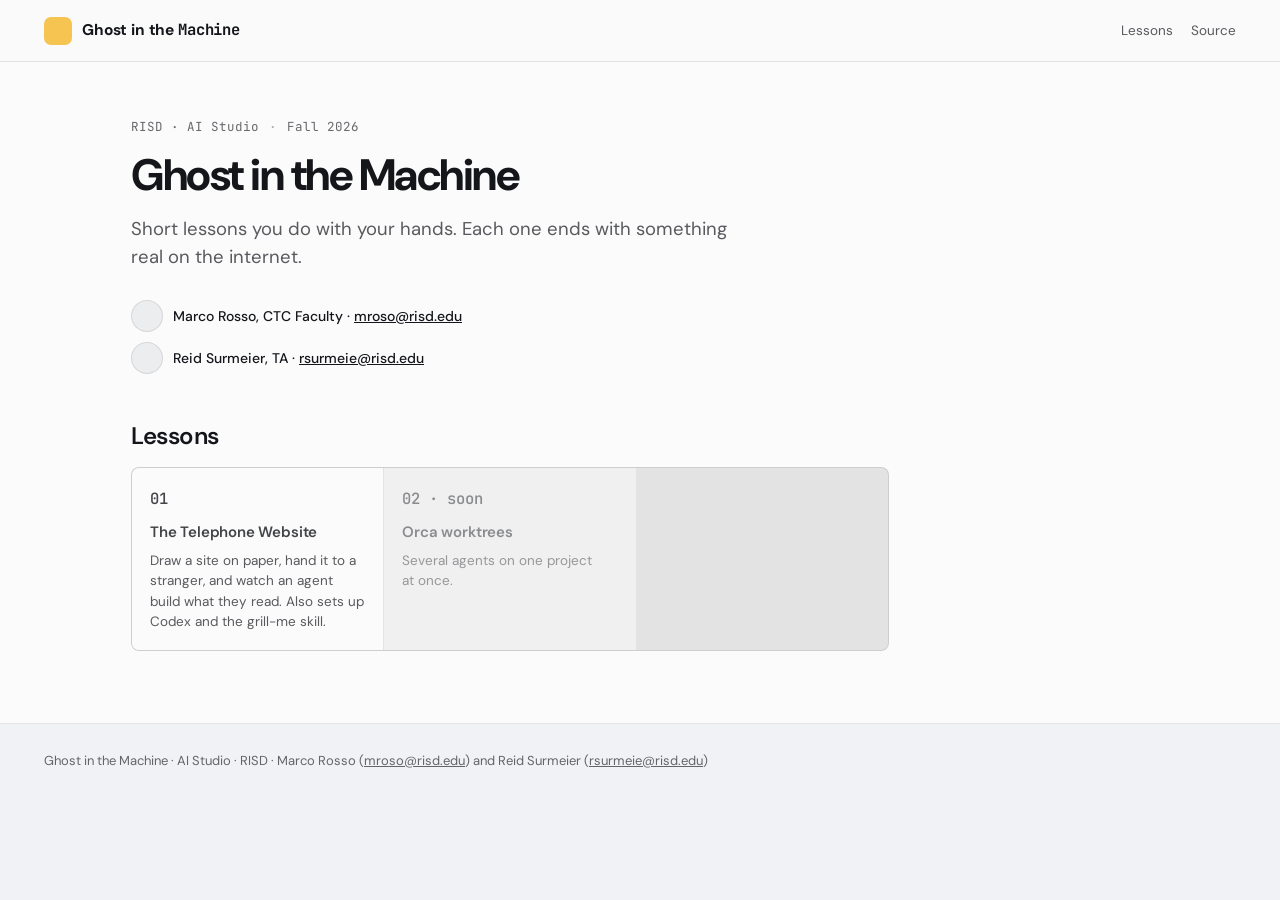
==== index.html @ 0e48e4ba "Front page: names only, no course blurb; drop hyphens and the layout credit Co-Authored-By: Claude F" ====
<!doctype html>
<html lang="en"><head><meta charset="utf-8"><meta name="viewport" content="width=device-width,initial-scale=1">
<title>Ghost in the Machine</title>
<meta name="description" content="Short, hands-on lessons on working with coding agents.">
<link rel="stylesheet" href="assets/ah.css">
</head><body>
<header class="ah-header">
  <a class="ah-brand" href="./"><span class="mark"></span><span>Ghost in the <span class="mono">Machine</span></span></a>
  <nav class="ah-nav" aria-label="Primary"><a href="./">Lessons</a><a href="https://github.com/Reid-Surmeier/ai-lessons">Source</a></nav>
</header>
<div class="ah-shell"><div class="ah-grid">
<article class="ah-article">
  <p class="ah-kicker"><span>RISD · AI Studio</span><span class="sep">·</span><span>Fall 2026</span></p>
  <h1 class="ah-h1"><span>Ghost in the Machine</span></h1>
  <p class="ah-sub">Short lessons you do with your hands. Each one ends with something real on the internet.</p>
  <p class="ah-byline"><span class="avatar"></span><span>Marco Rosso, CTC Faculty · <a href="mailto:mroso@risd.edu">mroso@risd.edu</a></span></p>
  <p class="ah-byline" style="margin-top:10px"><span class="avatar"></span><span>Reid Surmeier, TA · <a href="mailto:rsurmeie@risd.edu">rsurmeie@risd.edu</a></span></p>
  <div class="ah-prose">
    <h2 id="lessons"><a href="#lessons">Lessons</a></h2>
    <div class="ah-cardgrid">
      <a href="telephone/"><p class="ah-label" style="margin-bottom:8px">01</p><p class="t">The Telephone Website</p><p class="d">Draw a site on paper, hand it to a stranger, and watch an agent build what they read. Also sets up Codex and the grill-me skill.</p></a>
      <a class="soon" href="#"><p class="ah-label" style="margin-bottom:8px">02 · soon</p><p class="t">Orca worktrees</p><p class="d">Several agents on one project at once.</p></a>
    </div>
  </div>
</article>
</div></div>
<footer class="ah-footer">Ghost in the Machine · AI Studio · RISD · Marco Rosso (<a href="mailto:mroso@risd.edu">mroso@risd.edu</a>) and Reid Surmeier (<a href="mailto:rsurmeie@risd.edu">rsurmeie@risd.edu</a>)</footer>
<script src="assets/ah.js"></script>
</body></html>
---- assets/ah.css ----
/* Theme tokens copied from aihero.dev (light). Fonts: DM Sans, JetBrains Mono. */
@import url('https://fonts.googleapis.com/css2?family=DM+Sans:opsz,wght@9..40,400;9..40,500;9..40,600;9..40,700&family=JetBrains+Mono:wght@400;500;600&display=swap');
:root{
  --nav-height:62px;
  --page-background:#f1f2f5;--background:#fbfbfc;--foreground:#14161a;--card:#fff;
  --primary:#14161a;--primary-foreground:#fbfbfc;
  --accent-fill:#f5c451;--accent-fill-hover:#eab534;--accent-fill-foreground:#191510;
  --muted:#f5f6f8;--muted-foreground:#14161a9e;--border:#14161a1a;--input:#14161a24;--ring:#14161a59;--radius:9px;
  --ah-fg-body:#14161acc;--ah-fg-muted:#14161ab3;--ah-fg-subtle:#14161aa3;--ah-fg-label:#14161a99;--ah-fg-faint:#14161a59;
  --ah-line:#14161a1a;--ah-line-strong:#14161a24;--ah-line-soft:#14161a12;--ah-hover:#14161a0f;
  --ah-accent-wash:#14161a0a;--ah-accent-panel:#ecedef;--ah-accent-line:#14161a38;--ah-band:#f1f2f5;
  --ah-sans:"DM Sans",ui-sans-serif,system-ui,-apple-system,"Segoe UI",Roboto,sans-serif;
  --ah-mono:"JetBrains Mono",ui-monospace,SFMono-Regular,Menlo,Consolas,monospace;
  color-scheme:light;
}
*{box-sizing:border-box}
html{background:var(--page-background)}
body{margin:0;font-family:var(--ah-sans);color:var(--foreground);background:var(--page-background);-webkit-font-smoothing:antialiased;font-size:15.5px}
a{color:inherit}
/* header */
.ah-header{position:sticky;top:0;z-index:50;height:var(--nav-height);display:flex;align-items:center;gap:20px;padding:0 18px;border-bottom:1px solid var(--border);background:color-mix(in srgb,var(--background) 90%,transparent);backdrop-filter:blur(12px)}
@media(min-width:1024px){.ah-header{padding:0 44px}}
.ah-brand{display:flex;align-items:center;gap:10px;text-decoration:none;font-weight:700;font-size:15.5px;letter-spacing:-.01em;line-height:1}
.ah-brand .mark{width:28px;height:28px;border-radius:7px;background:var(--accent-fill);display:inline-block}
.ah-brand .mono{font-family:var(--ah-mono)}
.ah-nav{display:none;margin-left:auto;gap:18px;font-size:13.5px}
.ah-nav a{color:var(--ah-fg-muted);text-decoration:none}
.ah-nav a:hover{color:var(--foreground)}
@media(min-width:1024px){.ah-nav{display:flex}}
/* shell */
.ah-shell{background:var(--background);border-bottom:1px solid var(--border)}
.ah-grid{display:grid;grid-template-columns:minmax(0,1fr);max-width:1240px;margin:0 auto}
@media(min-width:1280px){.ah-grid{grid-template-columns:minmax(0,1fr) 260px}}
.ah-article{padding:40px 18px 56px;max-width:calc(70ch + 36px);margin:0 auto;width:100%}
@media(min-width:640px){.ah-article{padding:56px 24px 72px}}
.ah-aside{display:none;border-left:1px solid var(--border)}
@media(min-width:1280px){.ah-aside{display:block}}
.ah-aside>div{position:sticky;top:var(--nav-height);max-height:calc(100vh - var(--nav-height));overflow:auto;padding:20px 20px 32px}
.ah-aside ul{list-style:none;margin:0;padding:0}
.ah-aside a{display:block;border-left:1px solid var(--border);padding:6px 0 6px 13px;font-size:13px;line-height:1.4;color:var(--ah-fg-subtle);text-decoration:none}
.ah-aside a:hover,.ah-aside a.active{color:var(--foreground);border-left-color:var(--foreground)}
/* kicker / labels */
.ah-label{font-family:var(--ah-mono);font-size:11px;font-weight:500;line-height:1.4;color:var(--muted-foreground);margin:0 0 12px}
.ah-label.primary{color:var(--primary)}
.ah-kicker{font-family:var(--ah-mono);font-size:12.5px;color:var(--ah-fg-subtle);margin:0 0 18px;display:flex;gap:10px;flex-wrap:wrap}
.ah-kicker .sep{color:var(--ah-fg-faint)}
/* type */
h1.ah-h1{font-size:2rem;font-weight:700;line-height:1.06;letter-spacing:-.03em;margin:0;text-wrap:balance;display:flex;gap:16px;align-items:flex-start}
h1.ah-h1 .thumb{width:40px;height:40px;border-radius:11px;background:var(--accent-fill);flex:none;margin-top:.02em;display:grid;place-items:center;font-size:20px}
@media(min-width:640px){h1.ah-h1{font-size:2.5rem}h1.ah-h1 .thumb{width:48px;height:48px}}
@media(min-width:1024px){h1.ah-h1{font-size:2.75rem;line-height:1.04;letter-spacing:-.034em}}
.ah-sub{font-size:17px;line-height:1.55;margin:16px 0 0;max-width:48ch;color:var(--ah-fg-muted);text-wrap:pretty}
@media(min-width:640px){.ah-sub{font-size:18.5px}}
.ah-byline{margin:28px 0 0;display:flex;align-items:center;gap:10px;font-size:14px;font-weight:500}
.ah-byline .avatar{width:32px;height:32px;border-radius:50%;background:var(--ah-accent-panel);border:1px solid var(--border)}
.ah-prose{margin-top:44px}
.ah-prose h2{font-size:1.5rem;font-weight:600;letter-spacing:-.02em;line-height:1.2;margin:48px 0 16px;scroll-margin-top:72px}
.ah-prose h2 a{text-decoration:none}
.ah-prose h3{font-size:1.125rem;font-weight:600;letter-spacing:-.012em;margin:32px 0 10px}
.ah-prose-p,.ah-prose p{color:var(--ah-fg-body);text-wrap:pretty;margin:0 0 20px;font-size:15.5px;line-height:1.68}
.ah-prose a{color:var(--primary);text-decoration:underline;text-decoration-color:#14161a59;text-underline-offset:2px;text-decoration-thickness:1px}
.ah-prose strong{color:var(--foreground);font-weight:700}
.ah-prose ul,.ah-prose ol{color:var(--ah-fg-body);margin:0 0 20px;padding-left:22px;line-height:1.68}
.ah-prose li{margin:0 0 6px}
.ah-prose hr{border:0;border-top:1px solid var(--ah-line);margin:44px 0}
code.ah-code-inline,.ah-prose code{font-family:var(--ah-mono);color:var(--foreground);background:var(--ah-hover);border:1px solid var(--ah-line);border-radius:4px;padding:1px 5px;font-size:.85em;font-weight:400}
/* tables (article style: card wrapper) */
.ah-table{border:1px solid var(--input);background:var(--background);border-radius:8px;overflow:hidden;margin:0 0 24px}
.ah-table .scroll{overflow-x:auto}
.ah-table table{width:100%;border-collapse:collapse;font-size:14px}
.ah-table th{text-align:left;font-weight:600;padding:11px 14px;border-bottom:1px solid var(--ah-line);color:var(--foreground);white-space:nowrap}
.ah-table td{padding:11px 14px;border-bottom:1px solid var(--ah-line-soft);color:var(--ah-fg-body);vertical-align:top;line-height:1.55}
.ah-table tr:last-child td{border-bottom:0}
/* command box (the "Install this skill" band pattern) */
.ah-cmd{display:flex;flex-wrap:wrap;align-items:center;gap:10px 12px;border:1px solid var(--border);background:var(--muted);border-radius:9px;padding:12px 14px;margin:0 0 12px}
.ah-cmd .dollar{font-family:var(--ah-mono);font-size:12px;font-weight:500;color:var(--ah-fg-faint);user-select:none}
.ah-cmd code{font-family:var(--ah-mono);font-size:11.5px;font-weight:500;color:#14161ae6;flex:1;min-width:0;overflow-x:auto;white-space:nowrap;background:none;border:0;padding:0}
@media(min-width:640px){.ah-cmd code{font-size:12px}}
.ah-cmd button{flex:none;height:30px;width:30px;margin-left:auto;border:0;border-radius:4px;background:color-mix(in srgb,var(--accent-fill) 14%,transparent);color:var(--primary);cursor:pointer;display:grid;place-items:center}
.ah-cmd button:hover{background:color-mix(in srgb,var(--accent-fill) 25%,transparent)}
.ah-cmd button svg{width:14px;height:14px}
.ah-cmd-note{font-size:14px;line-height:1.6;color:var(--ah-fg-muted);margin:0 0 20px}
/* callout aside (email-course card pattern) */
.ah-callout{border:1px solid color-mix(in srgb,var(--primary) 30%,transparent);background:color-mix(in srgb,var(--primary) 5%,transparent);border-radius:12px;padding:24px;margin:40px 0;display:flex;flex-direction:column;gap:8px}
@media(min-width:640px){.ah-callout{padding:32px}}
.ah-callout h3{font-size:1.3125rem;font-weight:700;line-height:1.15;letter-spacing:-.02em;margin:0;text-wrap:balance}
@media(min-width:640px){.ah-callout h3{font-size:1.5rem}}
.ah-callout p{font-size:17px;line-height:1.55;color:#14161acc;margin:0}
.ah-btn{display:inline-flex;align-items:center;justify-content:center;height:44px;padding:0 18px;border-radius:9px;background:var(--accent-fill);color:var(--accent-fill-foreground);font-weight:600;font-size:14.5px;text-decoration:none;margin-top:8px;width:max-content}
.ah-btn:hover{background:var(--accent-fill-hover)}
/* bands below the article */
.ah-band{background:var(--muted);border-top:1px solid var(--border);padding:32px 24px}
@media(min-width:640px){.ah-band{padding:36px 40px}}
.ah-band-inner{max-width:1240px;margin:0 auto}
.ah-cardgrid{display:grid;gap:1px;background:var(--border);border:1px solid var(--border);border-radius:8px;overflow:hidden}
@media(min-width:640px){.ah-cardgrid{grid-template-columns:repeat(2,1fr)}}
@media(min-width:1024px){.ah-cardgrid{grid-template-columns:repeat(3,1fr)}}
.ah-cardgrid>a{display:block;background:var(--background);padding:18px;text-decoration:none;min-width:0}
.ah-cardgrid>a:hover{background:var(--card)}
.ah-cardgrid .t{font-weight:600;font-size:15px;letter-spacing:-.012em;margin:0 0 6px}
.ah-cardgrid .d{font-size:13.5px;line-height:1.5;color:var(--ah-fg-muted);margin:0}
.ah-cardgrid .soon{opacity:.55;pointer-events:none}
.ah-cycle{display:flex;gap:10px;margin-top:16px}
@media(min-width:901px){.ah-cycle{display:grid;grid-template-columns:repeat(3,1fr)}}
.ah-cycle>*{flex:1;min-width:0;border:1px solid var(--border);background:var(--background);border-radius:6px;padding:16px 18px;text-decoration:none}
.ah-cycle>a:hover{border-color:#14161a4d}
.ah-cycle .here{border-color:var(--ah-accent-line);background:var(--ah-accent-wash)}
.ah-cycle .here .ah-label{color:var(--primary)}
.ah-cycle .ah-label{margin-bottom:10px}
.ah-cycle .name{font-size:16px;line-height:1.3;letter-spacing:-.018em;font-weight:500;color:var(--ah-fg-muted);white-space:nowrap;overflow:hidden;text-overflow:ellipsis;margin:0}
.ah-cycle .here .name{font-weight:700;color:var(--foreground)}
.ah-cycle .dim{color:var(--ah-fg-faint)}
.ah-track{list-style:none;margin:0;padding:0;display:flex;gap:14px;overflow-x:auto;scrollbar-width:none}
@media(min-width:901px){.ah-track{flex-direction:column;gap:7px;overflow:visible}}
.ah-track li{flex:none}
.ah-track a{display:flex;align-items:center;gap:10px;text-decoration:none;font-family:var(--ah-mono);font-size:12px;font-weight:500;white-space:nowrap;color:var(--ah-fg-label)}
.ah-track a:hover{color:var(--foreground)}
.ah-track .dot{width:7px;height:7px;border-radius:50%;background:#14161a33;flex:none}
.ah-track [aria-current] a{color:var(--primary)}
.ah-track [aria-current] .dot{background:var(--primary)}
.ah-band-cols{display:grid;gap:36px;grid-template-columns:minmax(0,1fr)}
.ah-band-cols>*{min-width:0}
@media(min-width:901px){.ah-band-cols{grid-template-columns:minmax(0,2fr) minmax(0,1fr)}}
.ah-footer{padding:28px 24px;font-size:13px;color:var(--ah-fg-subtle);max-width:1240px;margin:0 auto}
.ah-footer a{color:inherit}
/* os tabs */
.ah-tabs{display:flex;gap:4px;border:1px solid var(--border);background:var(--muted);border-radius:8px;padding:4px;width:max-content;margin:0 0 16px}
.ah-tabs button{border:0;background:none;font:inherit;font-size:13.5px;font-weight:500;padding:6px 14px;border-radius:5px;color:var(--ah-fg-muted);cursor:pointer}
.ah-tabs button[aria-selected=true]{background:var(--background);color:var(--foreground);box-shadow:0 1px 2px #14161a14}
[data-os-panel][hidden]{display:none}
.ah-steps{counter-reset:s;list-style:none;padding:0;margin:0 0 24px}
.ah-steps>li{counter-increment:s;display:grid;grid-template-columns:28px 1fr;gap:12px;padding:14px 0;border-top:1px solid var(--ah-line-soft)}
.ah-steps>li::before{content:counter(s,decimal-leading-zero);font-family:var(--ah-mono);font-size:11.5px;font-weight:500;color:var(--ah-fg-faint);padding-top:4px}
.ah-steps .t{font-weight:600;margin:0 0 4px;color:var(--foreground)}
.ah-steps p{margin:0 0 8px;font-size:14.5px}
.ah-steps .ah-cmd{margin-top:8px}
kbd{font-family:var(--ah-mono);font-size:.8em;border:1px solid var(--ah-line-strong);border-bottom-width:2px;border-radius:4px;padding:1px 6px;background:var(--background)}
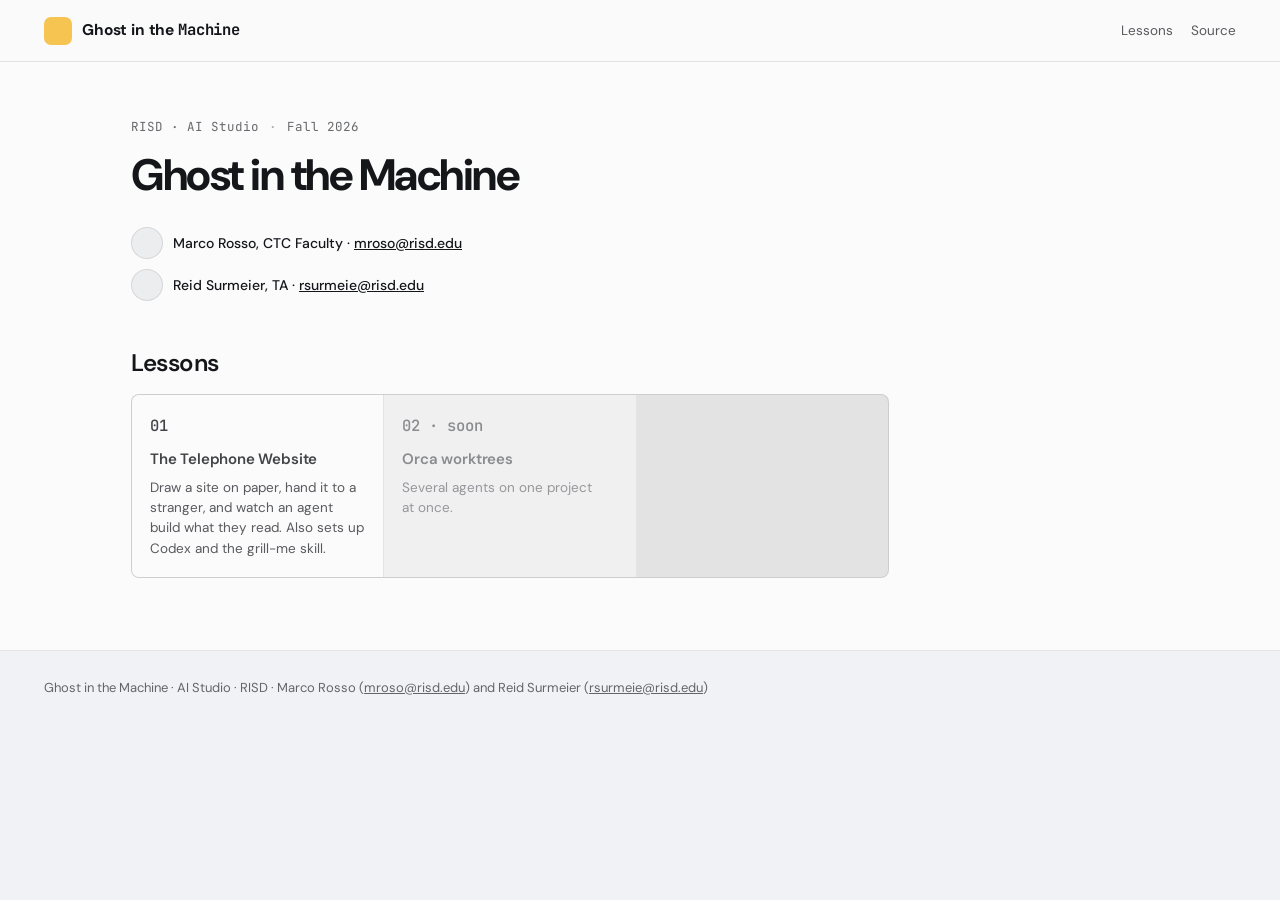
==== commit 0015a36b: "Drop the front page subtitle Co-Authored-By: Claude Fable 5.1 <noreply@anthropic.com> Claude-Session" ====
--- a/index.html
+++ b/index.html
@@ -12,7 +12,6 @@
 <article class="ah-article">
   <p class="ah-kicker"><span>RISD · AI Studio</span><span class="sep">·</span><span>Fall 2026</span></p>
   <h1 class="ah-h1"><span>Ghost in the Machine</span></h1>
-  <p class="ah-sub">Short lessons you do with your hands. Each one ends with something real on the internet.</p>
   <p class="ah-byline"><span class="avatar"></span><span>Marco Rosso, CTC Faculty · <a href="mailto:mroso@risd.edu">mroso@risd.edu</a></span></p>
   <p class="ah-byline" style="margin-top:10px"><span class="avatar"></span><span>Reid Surmeier, TA · <a href="mailto:rsurmeie@risd.edu">rsurmeie@risd.edu</a></span></p>
   <div class="ah-prose">
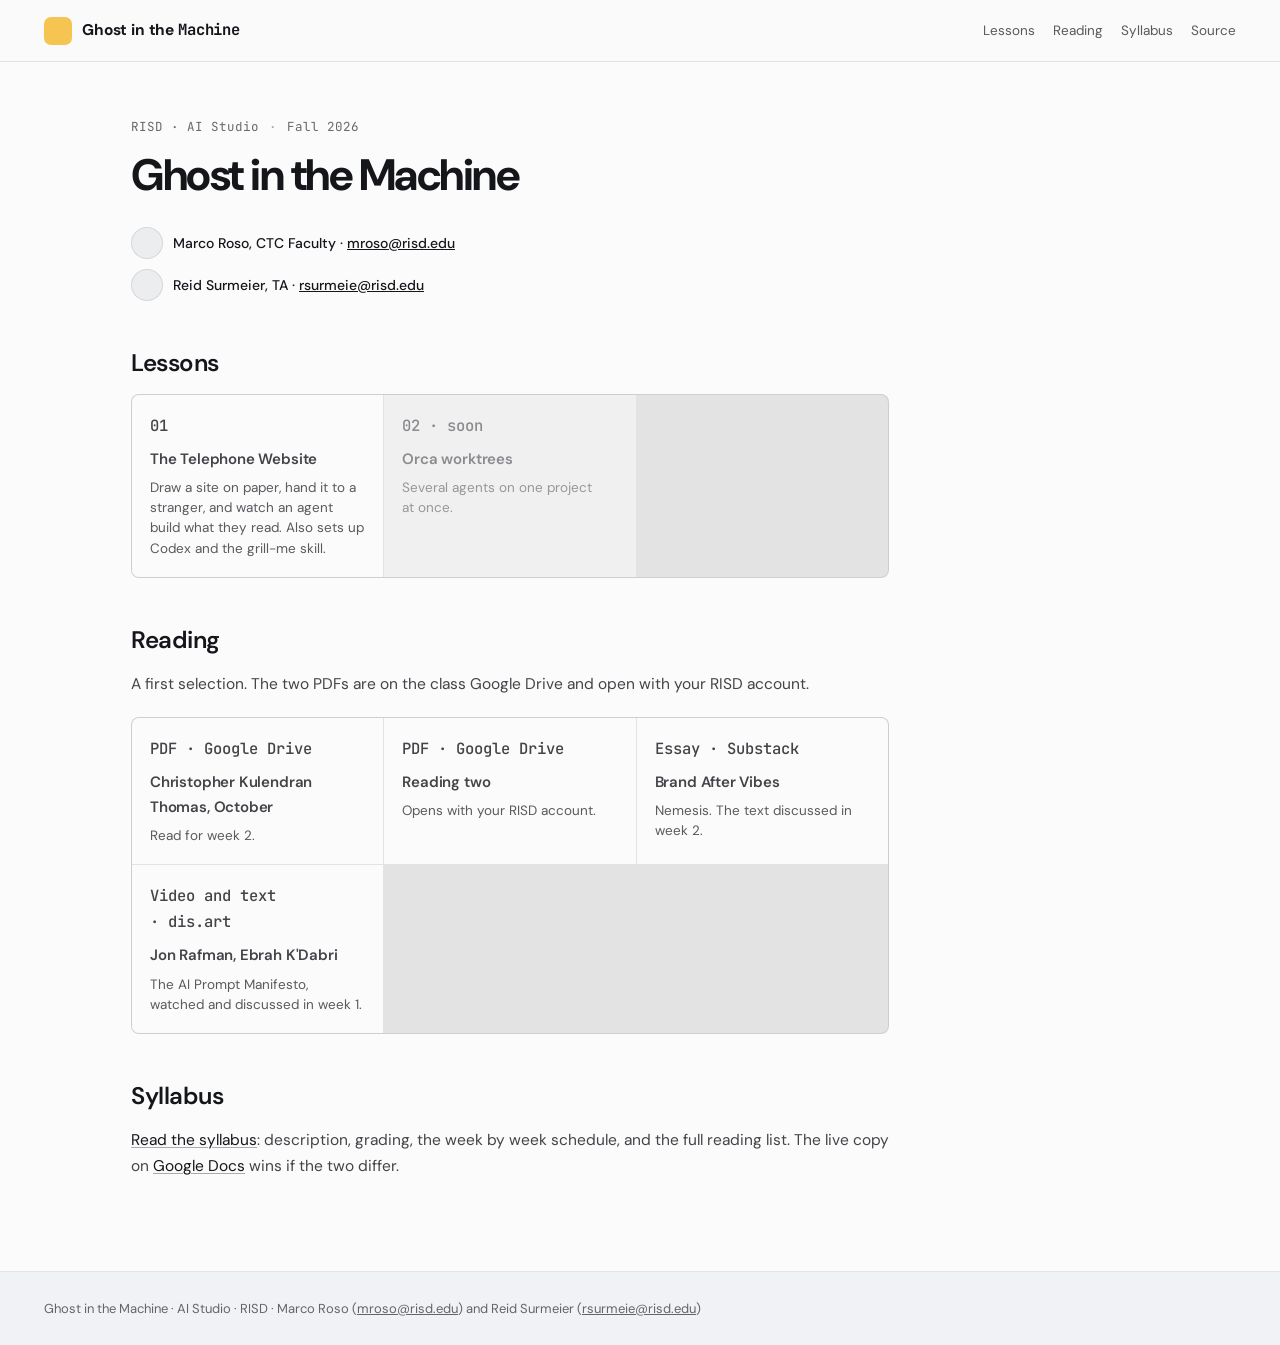
==== commit c0df19af: "Syllabus page from the PDF, Reading section on the front page, Roso spelling Co-Authored-By: Claude " ====
--- a/index.html
+++ b/index.html
@@ -2,17 +2,17 @@
 <html lang="en"><head><meta charset="utf-8"><meta name="viewport" content="width=device-width,initial-scale=1">
 <title>Ghost in the Machine</title>
 <meta name="description" content="Short, hands-on lessons on working with coding agents.">
-<link rel="stylesheet" href="assets/ah.css">
+<link rel="stylesheet" href="assets/ah.css?v=4">
 </head><body>
 <header class="ah-header">
   <a class="ah-brand" href="./"><span class="mark"></span><span>Ghost in the <span class="mono">Machine</span></span></a>
-  <nav class="ah-nav" aria-label="Primary"><a href="./">Lessons</a><a href="https://github.com/Reid-Surmeier/ai-lessons">Source</a></nav>
+  <nav class="ah-nav" aria-label="Primary"><a href="#lessons">Lessons</a><a href="#reading">Reading</a><a href="syllabus.html">Syllabus</a><a href="https://github.com/Reid-Surmeier/ai-lessons">Source</a></nav>
 </header>
 <div class="ah-shell"><div class="ah-grid">
 <article class="ah-article">
   <p class="ah-kicker"><span>RISD · AI Studio</span><span class="sep">·</span><span>Fall 2026</span></p>
   <h1 class="ah-h1"><span>Ghost in the Machine</span></h1>
-  <p class="ah-byline"><span class="avatar"></span><span>Marco Rosso, CTC Faculty · <a href="mailto:mroso@risd.edu">mroso@risd.edu</a></span></p>
+  <p class="ah-byline"><span class="avatar"></span><span>Marco Roso, CTC Faculty · <a href="mailto:mroso@risd.edu">mroso@risd.edu</a></span></p>
   <p class="ah-byline" style="margin-top:10px"><span class="avatar"></span><span>Reid Surmeier, TA · <a href="mailto:rsurmeie@risd.edu">rsurmeie@risd.edu</a></span></p>
   <div class="ah-prose">
     <h2 id="lessons"><a href="#lessons">Lessons</a></h2>
@@ -20,9 +20,19 @@
       <a href="telephone/"><p class="ah-label" style="margin-bottom:8px">01</p><p class="t">The Telephone Website</p><p class="d">Draw a site on paper, hand it to a stranger, and watch an agent build what they read. Also sets up Codex and the grill-me skill.</p></a>
       <a class="soon" href="#"><p class="ah-label" style="margin-bottom:8px">02 · soon</p><p class="t">Orca worktrees</p><p class="d">Several agents on one project at once.</p></a>
     </div>
+    <h2 id="reading"><a href="#reading">Reading</a></h2>
+    <p>A first selection. The two PDFs are on the class Google Drive and open with your RISD account.</p>
+    <div class="ah-cardgrid">
+      <a href="https://drive.google.com/file/d/1KsjY30pb14rfDaytv81rS-XnqgkODE0f/view"><p class="ah-label" style="margin-bottom:8px">PDF · Google Drive</p><p class="t">Christopher Kulendran Thomas, October</p><p class="d">Read for week 2.</p></a>
+      <a href="https://drive.google.com/file/d/1XwgtjRaCKIUrSgySh6R_6sXkAeTVJKvr/view?usp=sharing"><p class="ah-label" style="margin-bottom:8px">PDF · Google Drive</p><p class="t">Reading two</p><p class="d">Opens with your RISD account.</p></a>
+      <a href="https://nemesisglobal.substack.com/p/brand-after-vibes"><p class="ah-label" style="margin-bottom:8px">Essay · Substack</p><p class="t">Brand After Vibes</p><p class="d">Nemesis. The text discussed in week 2.</p></a>
+      <a href="https://dis.art/jon-rafman-ebrah-kdabri"><p class="ah-label" style="margin-bottom:8px">Video and text · dis.art</p><p class="t">Jon Rafman, Ebrah K'Dabri</p><p class="d">The AI Prompt Manifesto, watched and discussed in week 1.</p></a>
+    </div>
+    <h2 id="syllabus"><a href="#syllabus">Syllabus</a></h2>
+    <p><a href="syllabus.html">Read the syllabus</a>: description, grading, the week by week schedule, and the full reading list. The live copy on <a href="https://docs.google.com/document/d/1zOG8e9lDLDzFtj-Ua0o6Q1t5zPHpxgtSMdGXJ9qOUTY/edit?usp=drive_link">Google Docs</a> wins if the two differ.</p>
   </div>
 </article>
 </div></div>
-<footer class="ah-footer">Ghost in the Machine · AI Studio · RISD · Marco Rosso (<a href="mailto:mroso@risd.edu">mroso@risd.edu</a>) and Reid Surmeier (<a href="mailto:rsurmeie@risd.edu">rsurmeie@risd.edu</a>)</footer>
-<script src="assets/ah.js"></script>
+<footer class="ah-footer">Ghost in the Machine · AI Studio · RISD · Marco Roso (<a href="mailto:mroso@risd.edu">mroso@risd.edu</a>) and Reid Surmeier (<a href="mailto:rsurmeie@risd.edu">rsurmeie@risd.edu</a>)</footer>
+<script src="assets/ah.js?v=4"></script>
 </body></html>
--- a/assets/ah.css
+++ b/assets/ah.css
@@ -135,3 +135,8 @@
 .ah-steps p{margin:0 0 8px;font-size:14.5px}
 .ah-steps .ah-cmd{margin-top:8px}
 kbd{font-family:var(--ah-mono);font-size:.8em;border:1px solid var(--ah-line-strong);border-bottom-width:2px;border-radius:4px;padding:1px 6px;background:var(--background)}
+/* figures: prose defaults from the reference site, image at column width */
+.ah-prose figure{margin:2em 0}
+.ah-prose figure>*{margin:0}
+.ah-prose img{display:block;max-width:100%;height:auto}
+.ah-prose figcaption{color:var(--ah-fg-subtle);margin-top:.857em;font-size:.875em;line-height:1.43}
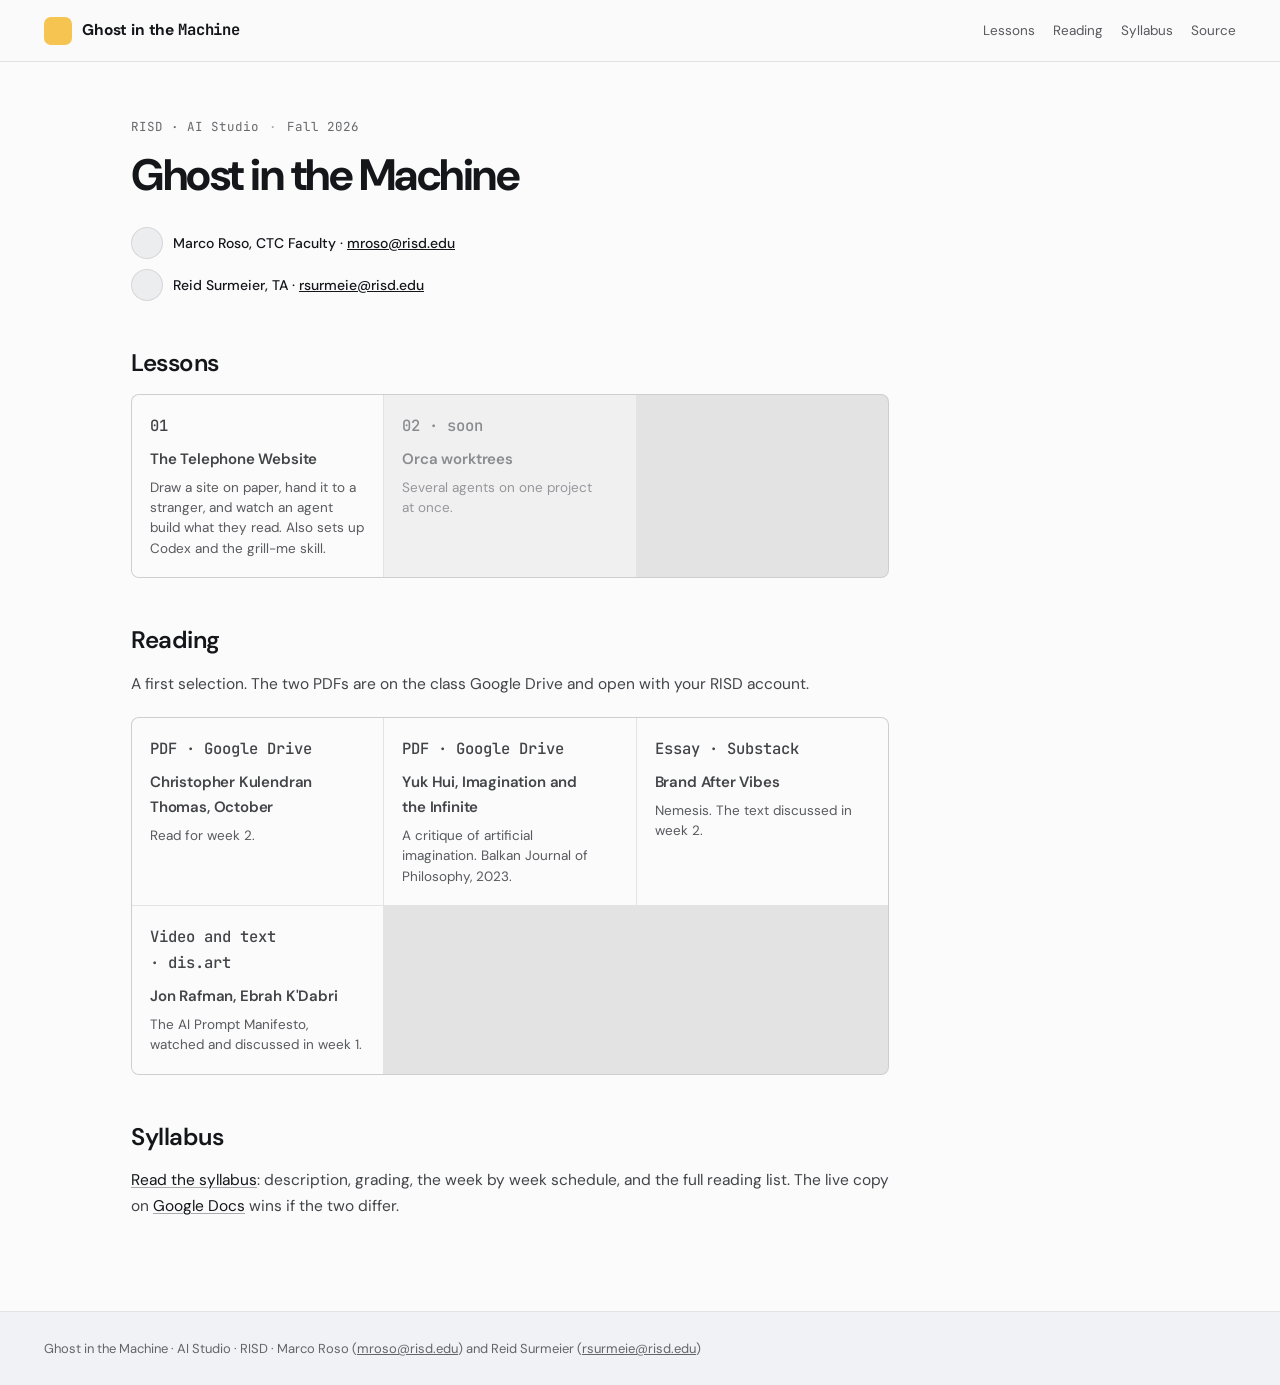
==== commit 1aba31f4: "Name the second reading Co-Authored-By: Claude Fable 5.1 <noreply@anthropic.com> Claude-Session: htt" ====
--- a/index.html
+++ b/index.html
@@ -24,7 +24,7 @@
     <p>A first selection. The two PDFs are on the class Google Drive and open with your RISD account.</p>
     <div class="ah-cardgrid">
       <a href="https://drive.google.com/file/d/1KsjY30pb14rfDaytv81rS-XnqgkODE0f/view"><p class="ah-label" style="margin-bottom:8px">PDF · Google Drive</p><p class="t">Christopher Kulendran Thomas, October</p><p class="d">Read for week 2.</p></a>
-      <a href="https://drive.google.com/file/d/1XwgtjRaCKIUrSgySh6R_6sXkAeTVJKvr/view?usp=sharing"><p class="ah-label" style="margin-bottom:8px">PDF · Google Drive</p><p class="t">Reading two</p><p class="d">Opens with your RISD account.</p></a>
+      <a href="https://drive.google.com/file/d/1XwgtjRaCKIUrSgySh6R_6sXkAeTVJKvr/view?usp=sharing"><p class="ah-label" style="margin-bottom:8px">PDF · Google Drive</p><p class="t">Yuk Hui, Imagination and the Infinite</p><p class="d">A critique of artificial imagination. Balkan Journal of Philosophy, 2023.</p></a>
       <a href="https://nemesisglobal.substack.com/p/brand-after-vibes"><p class="ah-label" style="margin-bottom:8px">Essay · Substack</p><p class="t">Brand After Vibes</p><p class="d">Nemesis. The text discussed in week 2.</p></a>
       <a href="https://dis.art/jon-rafman-ebrah-kdabri"><p class="ah-label" style="margin-bottom:8px">Video and text · dis.art</p><p class="t">Jon Rafman, Ebrah K'Dabri</p><p class="d">The AI Prompt Manifesto, watched and discussed in week 1.</p></a>
     </div>
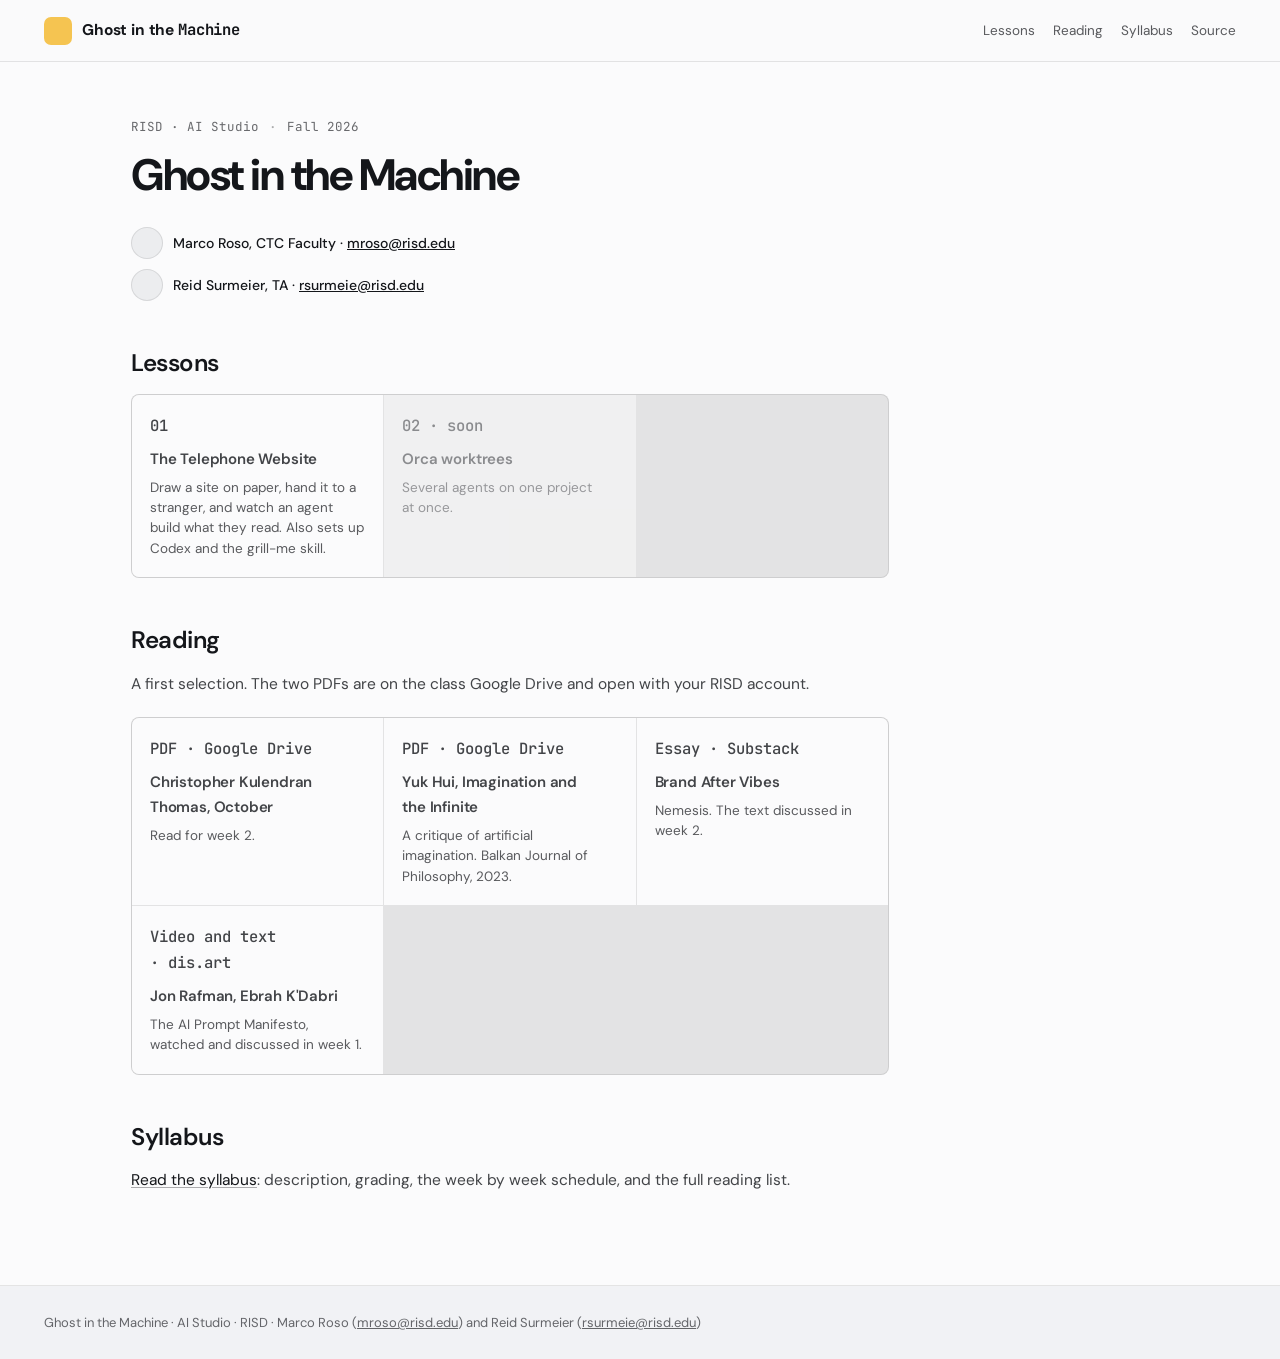
==== commit eac8bd3a: "Drop the Google Docs precedence line Co-Authored-By: Claude Fable 5.1 <noreply@anthropic.com> Claude" ====
--- a/index.html
+++ b/index.html
@@ -29,7 +29,7 @@
       <a href="https://dis.art/jon-rafman-ebrah-kdabri"><p class="ah-label" style="margin-bottom:8px">Video and text · dis.art</p><p class="t">Jon Rafman, Ebrah K'Dabri</p><p class="d">The AI Prompt Manifesto, watched and discussed in week 1.</p></a>
     </div>
     <h2 id="syllabus"><a href="#syllabus">Syllabus</a></h2>
-    <p><a href="syllabus.html">Read the syllabus</a>: description, grading, the week by week schedule, and the full reading list. The live copy on <a href="https://docs.google.com/document/d/1zOG8e9lDLDzFtj-Ua0o6Q1t5zPHpxgtSMdGXJ9qOUTY/edit?usp=drive_link">Google Docs</a> wins if the two differ.</p>
+    <p><a href="syllabus.html">Read the syllabus</a>: description, grading, the week by week schedule, and the full reading list.</p>
   </div>
 </article>
 </div></div>
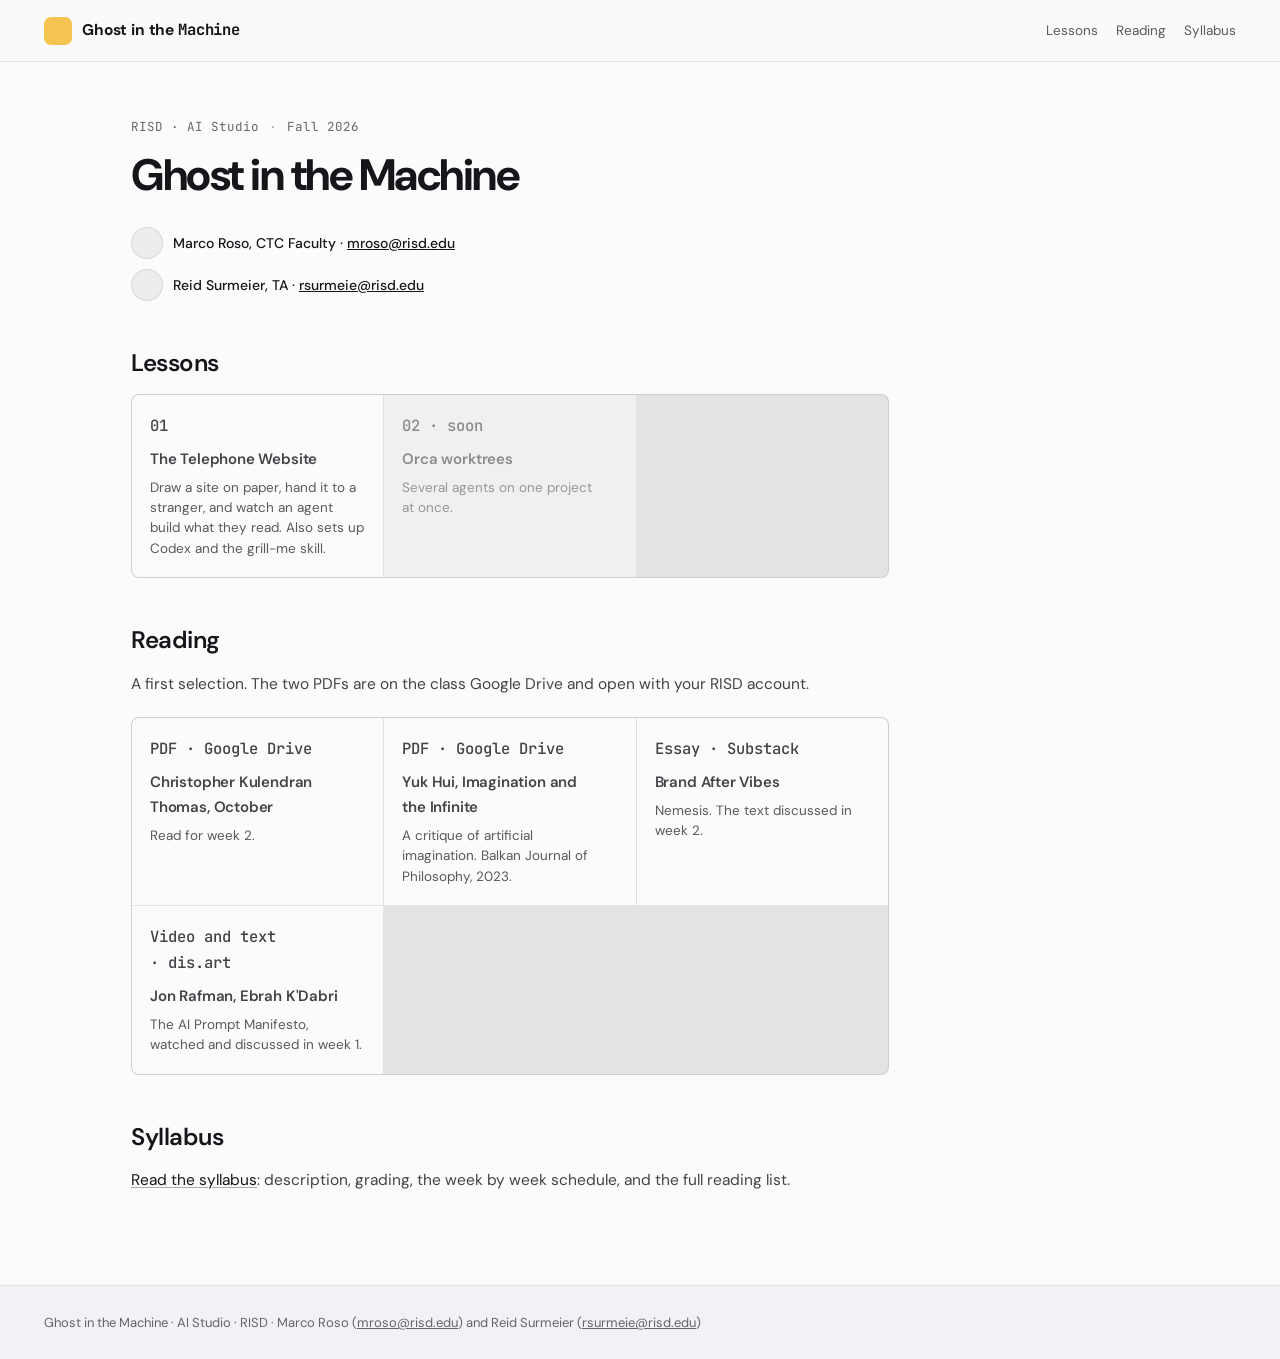
==== commit df8fa443: "Drop the Source nav link Co-Authored-By: Claude Fable 5.1 <noreply@anthropic.com> Claude-Session: ht" ====
--- a/index.html
+++ b/index.html
@@ -6,7 +6,7 @@
 </head><body>
 <header class="ah-header">
   <a class="ah-brand" href="./"><span class="mark"></span><span>Ghost in the <span class="mono">Machine</span></span></a>
-  <nav class="ah-nav" aria-label="Primary"><a href="#lessons">Lessons</a><a href="#reading">Reading</a><a href="syllabus.html">Syllabus</a><a href="https://github.com/Reid-Surmeier/ai-lessons">Source</a></nav>
+  <nav class="ah-nav" aria-label="Primary"><a href="#lessons">Lessons</a><a href="#reading">Reading</a><a href="syllabus.html">Syllabus</a></nav>
 </header>
 <div class="ah-shell"><div class="ah-grid">
 <article class="ah-article">
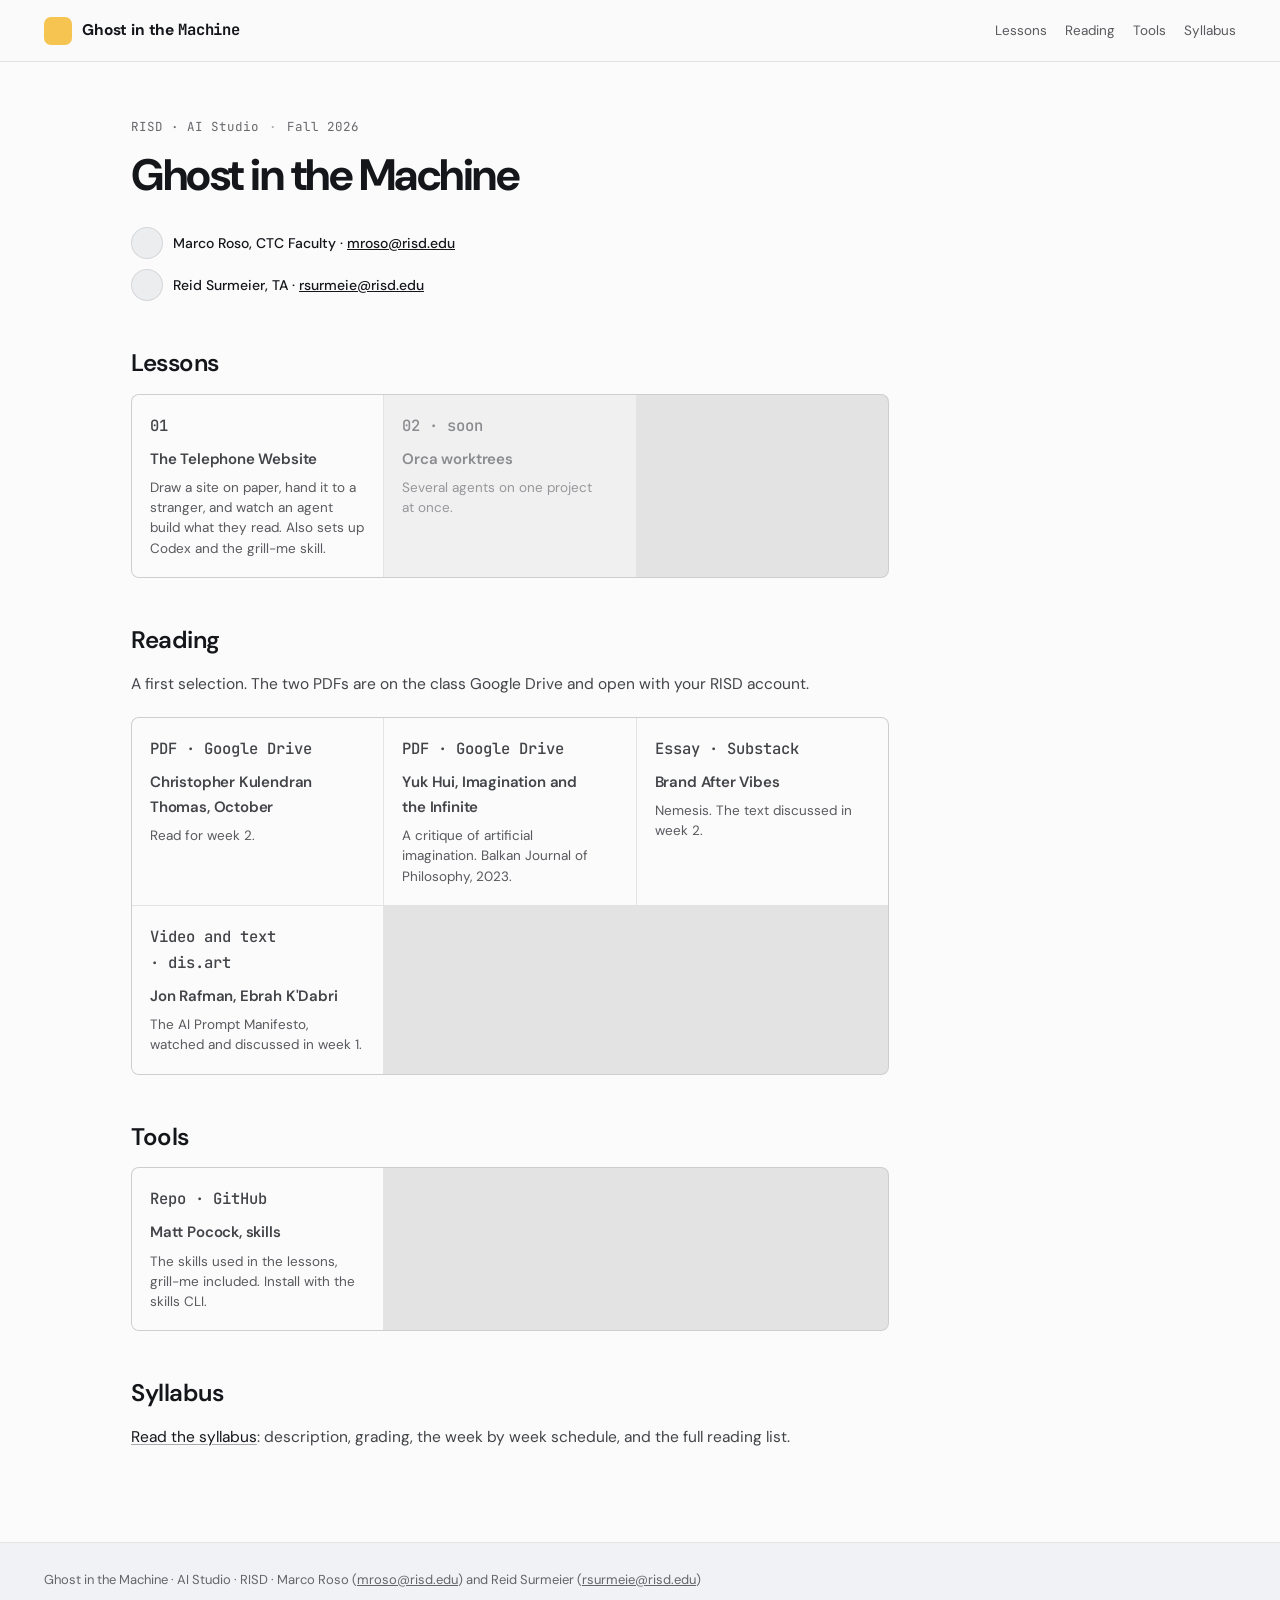
==== commit 07fd1737: "Homepage: Tools section linking mattpocock/skills Co-Authored-By: Claude Fable 5.1 <noreply@anthropi" ====
--- a/index.html
+++ b/index.html
@@ -6,7 +6,7 @@
 </head><body>
 <header class="ah-header">
   <a class="ah-brand" href="./"><span class="mark"></span><span>Ghost in the <span class="mono">Machine</span></span></a>
-  <nav class="ah-nav" aria-label="Primary"><a href="#lessons">Lessons</a><a href="#reading">Reading</a><a href="syllabus.html">Syllabus</a></nav>
+  <nav class="ah-nav" aria-label="Primary"><a href="#lessons">Lessons</a><a href="#reading">Reading</a><a href="#tools">Tools</a><a href="syllabus.html">Syllabus</a></nav>
 </header>
 <div class="ah-shell"><div class="ah-grid">
 <article class="ah-article">
@@ -28,6 +28,10 @@
       <a href="https://nemesisglobal.substack.com/p/brand-after-vibes"><p class="ah-label" style="margin-bottom:8px">Essay · Substack</p><p class="t">Brand After Vibes</p><p class="d">Nemesis. The text discussed in week 2.</p></a>
       <a href="https://dis.art/jon-rafman-ebrah-kdabri"><p class="ah-label" style="margin-bottom:8px">Video and text · dis.art</p><p class="t">Jon Rafman, Ebrah K'Dabri</p><p class="d">The AI Prompt Manifesto, watched and discussed in week 1.</p></a>
     </div>
+    <h2 id="tools"><a href="#tools">Tools</a></h2>
+    <div class="ah-cardgrid">
+      <a href="https://github.com/mattpocock/skills"><p class="ah-label" style="margin-bottom:8px">Repo · GitHub</p><p class="t">Matt Pocock, skills</p><p class="d">The skills used in the lessons, grill-me included. Install with the skills CLI.</p></a>
+    </div>
     <h2 id="syllabus"><a href="#syllabus">Syllabus</a></h2>
     <p><a href="syllabus.html">Read the syllabus</a>: description, grading, the week by week schedule, and the full reading list.</p>
   </div>
